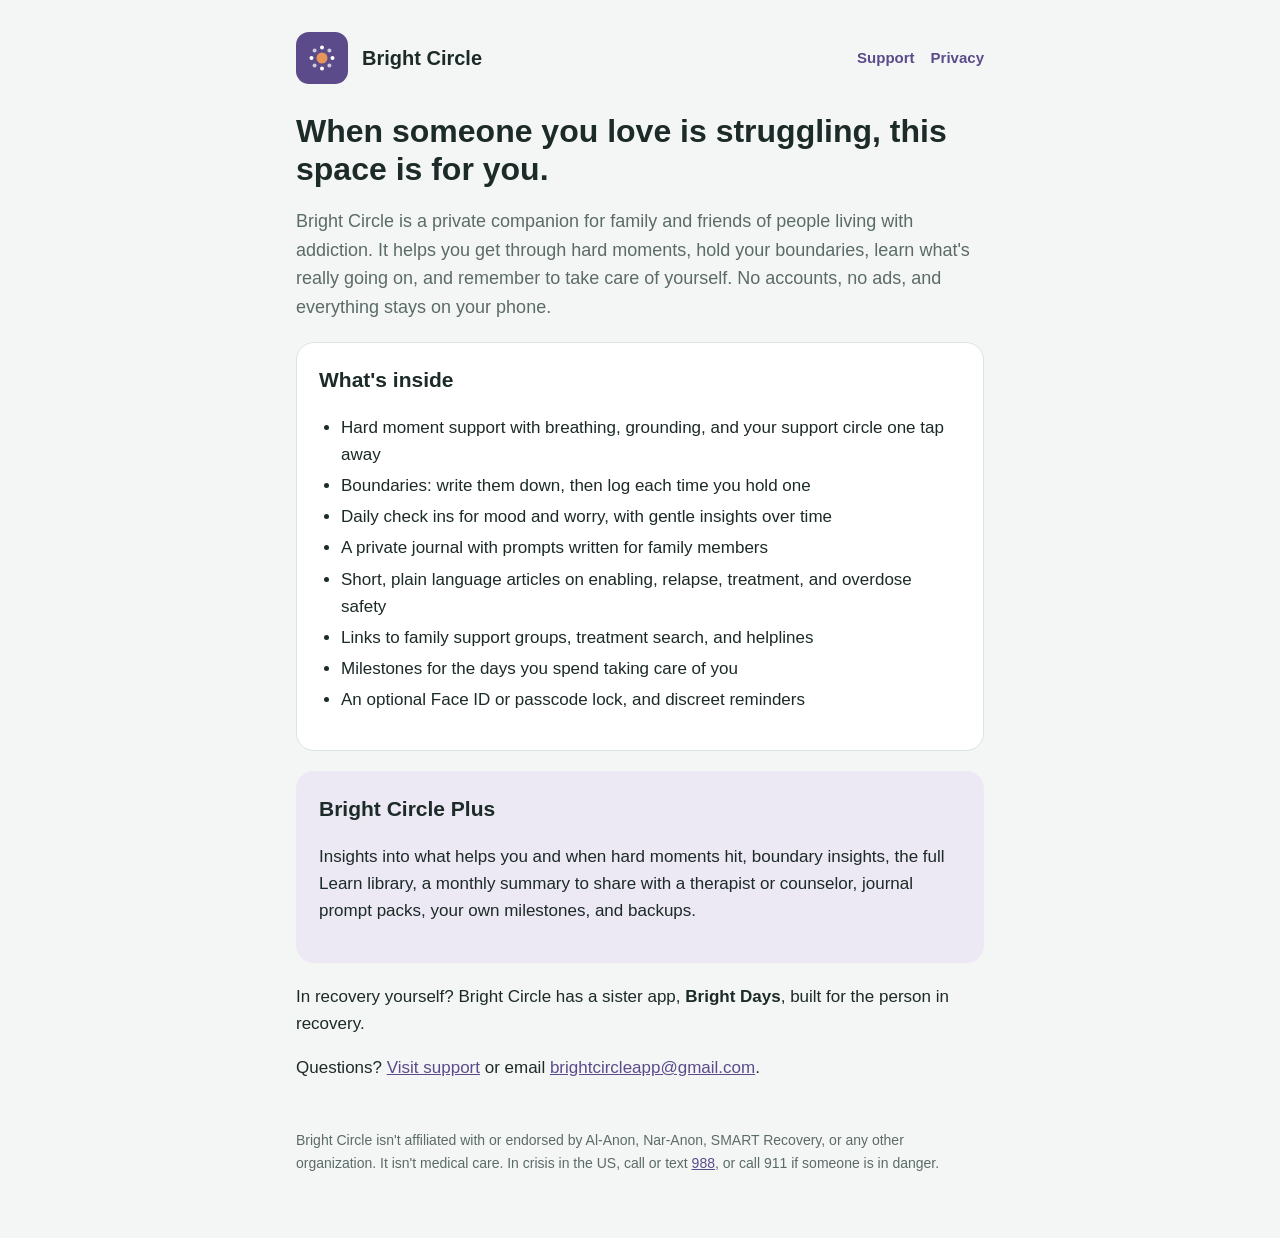
==== index.html @ 32d2dc70 "Bright Circle website: home, privacy policy, and support pages Co-Authored-By: Claude Opus 5.5 <nore" ====
<!doctype html>
<html lang="en">
<head>
<meta charset="utf-8">
<meta name="viewport" content="width=device-width, initial-scale=1">
<title>Bright Circle | Support for families and friends</title>
<meta name="description" content="Bright Circle is a private companion for family and friends of people living with addiction. Everything stays on your phone.">
<link rel="stylesheet" href="style.css">
</head>
<body>
<div class="wrap">
  <header>
    <a href="index.html">
      <span class="logo"><svg width="34" height="34" viewBox="0 0 34 34" aria-hidden="true"><circle cx="17" cy="17" r="5.5" fill="#E8955A"/><g fill="#fff"><circle cx="17" cy="6.5" r="2"/><circle cx="17" cy="27.5" r="2"/><circle cx="6.5" cy="17" r="2"/><circle cx="27.5" cy="17" r="2"/></g><g fill="#fff" opacity=".7"><circle cx="9.6" cy="9.6" r="2"/><circle cx="24.4" cy="9.6" r="2"/><circle cx="9.6" cy="24.4" r="2"/><circle cx="24.4" cy="24.4" r="2"/></g></svg></span>
      <span class="brand">Bright Circle</span>
    </a>
    <nav><a href="support.html">Support</a><a href="privacy.html">Privacy</a></nav>
  </header>

  <h1>When someone you love is struggling, this space is for you.</h1>
  <p class="lede">Bright Circle is a private companion for family and friends of people living with addiction. It helps you get through hard moments, hold your boundaries, learn what's really going on, and remember to take care of yourself. No accounts, no ads, and everything stays on your phone.</p>

  <div class="card">
    <h2>What's inside</h2>
    <ul>
      <li>Hard moment support with breathing, grounding, and your support circle one tap away</li>
      <li>Boundaries: write them down, then log each time you hold one</li>
      <li>Daily check ins for mood and worry, with gentle insights over time</li>
      <li>A private journal with prompts written for family members</li>
      <li>Short, plain language articles on enabling, relapse, treatment, and overdose safety</li>
      <li>Links to family support groups, treatment search, and helplines</li>
      <li>Milestones for the days you spend taking care of you</li>
      <li>An optional Face ID or passcode lock, and discreet reminders</li>
    </ul>
  </div>

  <div class="card soft">
    <h2>Bright Circle Plus</h2>
    <p>Insights into what helps you and when hard moments hit, boundary insights, the full Learn library, a monthly summary to share with a therapist or counselor, journal prompt packs, your own milestones, and backups.</p>
  </div>

  <p>In recovery yourself? Bright Circle has a sister app, <strong>Bright Days</strong>, built for the person in recovery.</p>

  <p>Questions? <a href="support.html">Visit support</a> or email <a href="mailto:brightcircleapp@gmail.com">brightcircleapp@gmail.com</a>.</p>

  <footer>Bright Circle isn't affiliated with or endorsed by Al-Anon, Nar-Anon, SMART Recovery, or any other organization. It isn't medical care. In crisis in the US, call or text <a href="tel:988">988</a>, or call 911 if someone is in danger.</footer>
</div>
</body>
</html>
---- style.css ----
:root {
  --teal: #5B4B8A;
  --teal-soft: #ECE9F4;
  --apricot: #E8955A;
  --ink: #1C2A28;
  --muted: #5B6B68;
  --ground: #F4F6F5;
  --card: #FFFFFF;
  --border: #DCE3E1;
}
* { box-sizing: border-box; }
html { -webkit-text-size-adjust: 100%; }
body {
  margin: 0;
  background: var(--ground);
  color: var(--ink);
  font: 17px/1.6 -apple-system, BlinkMacSystemFont, "Segoe UI", Roboto, Helvetica, Arial, sans-serif;
}
.wrap { max-width: 720px; margin: 0 auto; padding: 32px 16px 64px; }
header { display: flex; align-items: center; gap: 14px; margin-bottom: 28px; }
header a { display: flex; align-items: center; gap: 14px; color: inherit; text-decoration: none; }
.logo { width: 52px; height: 52px; border-radius: 13px; background: var(--teal); display: grid; place-items: center; flex: none; }
.brand { font-weight: 800; font-size: 20px; }
nav { margin-left: auto; display: flex; gap: 16px; font-size: 15px; }
nav a { color: var(--teal); font-weight: 700; text-decoration: none; }
h1 { font-size: 32px; line-height: 1.2; margin: 0 0 8px; }
h2 { font-size: 21px; margin: 36px 0 8px; }
h3 { font-size: 17px; margin: 22px 0 4px; }
p, li { color: var(--ink); }
.lede { color: var(--muted); font-size: 18px; }
.updated { color: var(--muted); font-size: 14px; }
a { color: var(--teal); }
.card { background: var(--card); border: 1px solid var(--border); border-radius: 18px; padding: 20px 22px; margin: 20px 0; }
.card.soft { background: var(--teal-soft); border-color: transparent; }
.card.crisis { background: #FBEFE6; border-color: transparent; }
.card h2, .card h3 { margin-top: 0; }
ul { padding-left: 22px; }
li { margin: 4px 0; }
table { width: 100%; border-collapse: collapse; font-size: 15px; }
th, td { text-align: left; vertical-align: top; padding: 10px 8px; border-top: 1px solid var(--border); }
th { color: var(--muted); font-weight: 700; font-size: 13px; text-transform: uppercase; letter-spacing: .04em; border-top: 0; }
.button { display: inline-block; background: var(--teal); color: #fff; font-weight: 700; text-decoration: none; padding: 12px 22px; border-radius: 14px; }
footer { margin-top: 48px; color: var(--muted); font-size: 14px; }
@media (max-width: 520px) {
  header { flex-wrap: wrap; }
  nav { margin-left: 0; width: 100%; }
  h1 { font-size: 27px; }
  table, thead, tbody, tr, th, td { display: block; }
  thead { display: none; }
  td { border-top: 0; padding: 2px 0; }
  tr { border-top: 1px solid var(--border); padding: 10px 0; }
  td:first-child { font-weight: 700; }
}
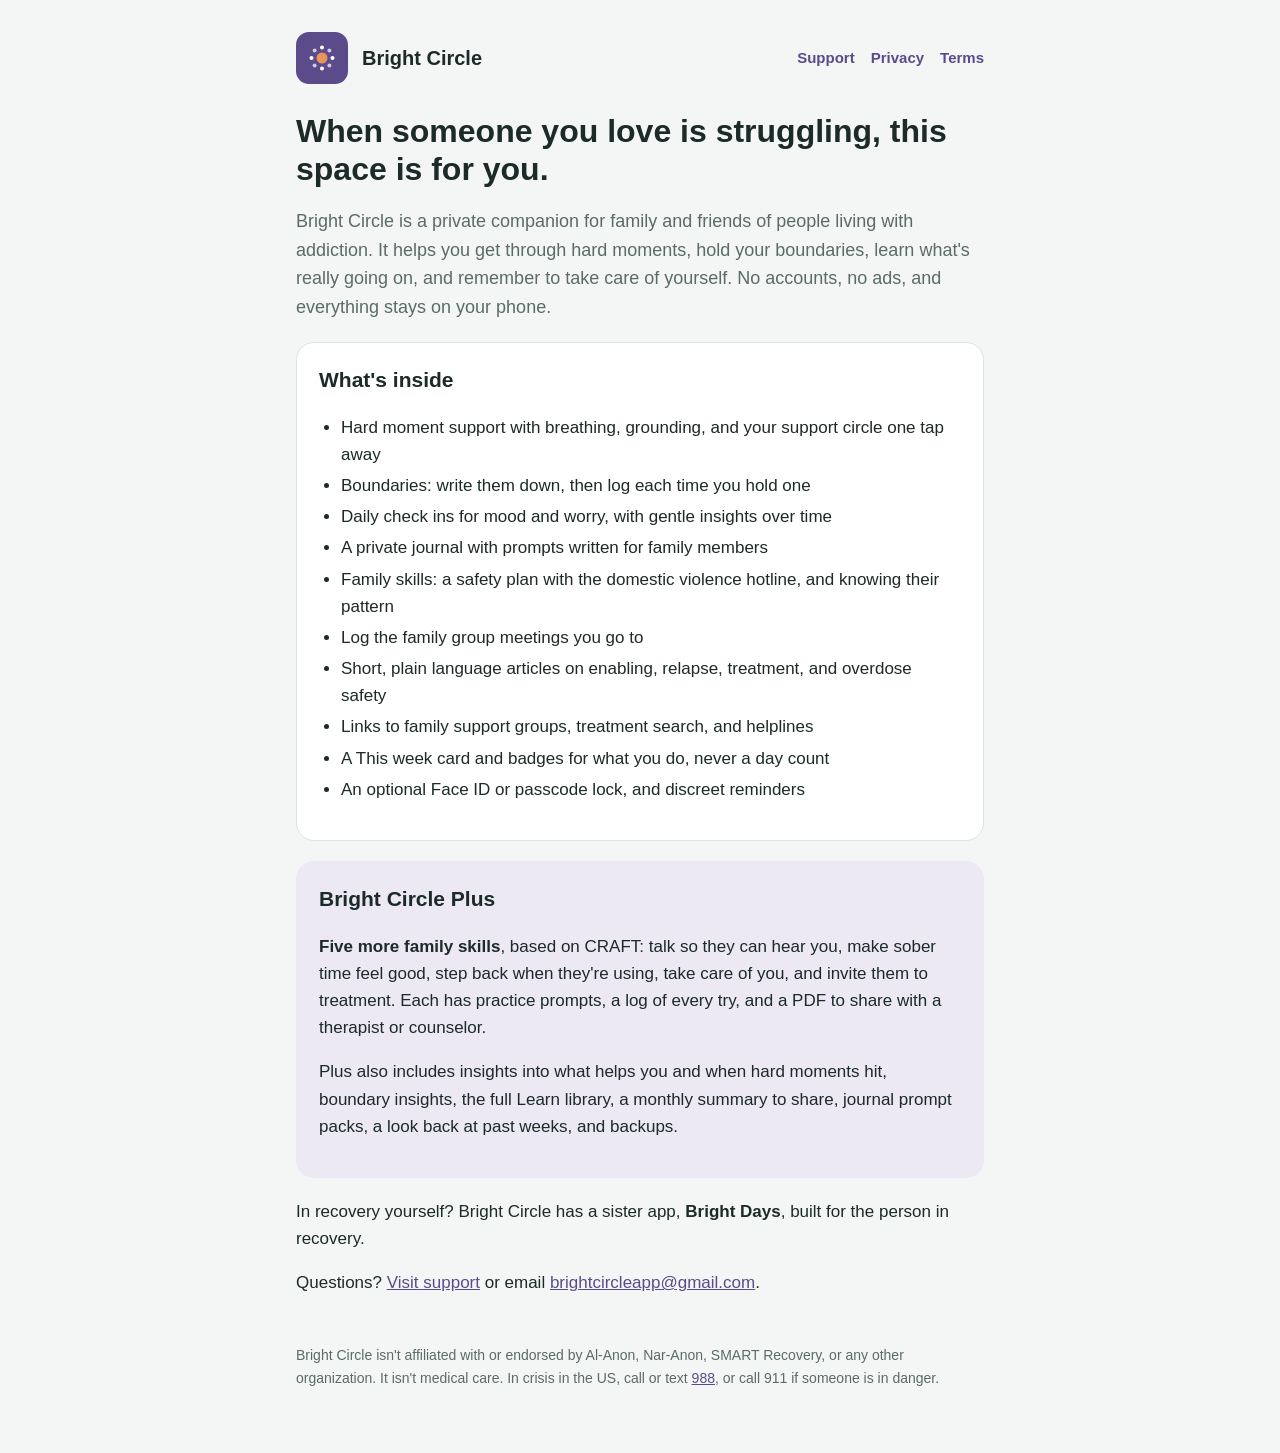
==== commit 9cd71dba: "Add Terms of Use and update the site for Bright Circle's current features - New terms.html (plain la" ====
--- a/index.html
+++ b/index.html
@@ -14,7 +14,7 @@
       <span class="logo"><svg width="34" height="34" viewBox="0 0 34 34" aria-hidden="true"><circle cx="17" cy="17" r="5.5" fill="#E8955A"/><g fill="#fff"><circle cx="17" cy="6.5" r="2"/><circle cx="17" cy="27.5" r="2"/><circle cx="6.5" cy="17" r="2"/><circle cx="27.5" cy="17" r="2"/></g><g fill="#fff" opacity=".7"><circle cx="9.6" cy="9.6" r="2"/><circle cx="24.4" cy="9.6" r="2"/><circle cx="9.6" cy="24.4" r="2"/><circle cx="24.4" cy="24.4" r="2"/></g></svg></span>
       <span class="brand">Bright Circle</span>
     </a>
-    <nav><a href="support.html">Support</a><a href="privacy.html">Privacy</a></nav>
+    <nav><a href="support.html">Support</a><a href="privacy.html">Privacy</a><a href="terms.html">Terms</a></nav>
   </header>
 
   <h1>When someone you love is struggling, this space is for you.</h1>
@@ -27,16 +27,19 @@
       <li>Boundaries: write them down, then log each time you hold one</li>
       <li>Daily check ins for mood and worry, with gentle insights over time</li>
       <li>A private journal with prompts written for family members</li>
+      <li>Family skills: a safety plan with the domestic violence hotline, and knowing their pattern</li>
+      <li>Log the family group meetings you go to</li>
       <li>Short, plain language articles on enabling, relapse, treatment, and overdose safety</li>
       <li>Links to family support groups, treatment search, and helplines</li>
-      <li>Milestones for the days you spend taking care of you</li>
+      <li>A This week card and badges for what you do, never a day count</li>
       <li>An optional Face ID or passcode lock, and discreet reminders</li>
     </ul>
   </div>
 
   <div class="card soft">
     <h2>Bright Circle Plus</h2>
-    <p>Insights into what helps you and when hard moments hit, boundary insights, the full Learn library, a monthly summary to share with a therapist or counselor, journal prompt packs, your own milestones, and backups.</p>
+    <p><strong>Five more family skills</strong>, based on CRAFT: talk so they can hear you, make sober time feel good, step back when they're using, take care of you, and invite them to treatment. Each has practice prompts, a log of every try, and a PDF to share with a therapist or counselor.</p>
+    <p>Plus also includes insights into what helps you and when hard moments hit, boundary insights, the full Learn library, a monthly summary to share, journal prompt packs, a look back at past weeks, and backups.</p>
   </div>
 
   <p>In recovery yourself? Bright Circle has a sister app, <strong>Bright Days</strong>, built for the person in recovery.</p>
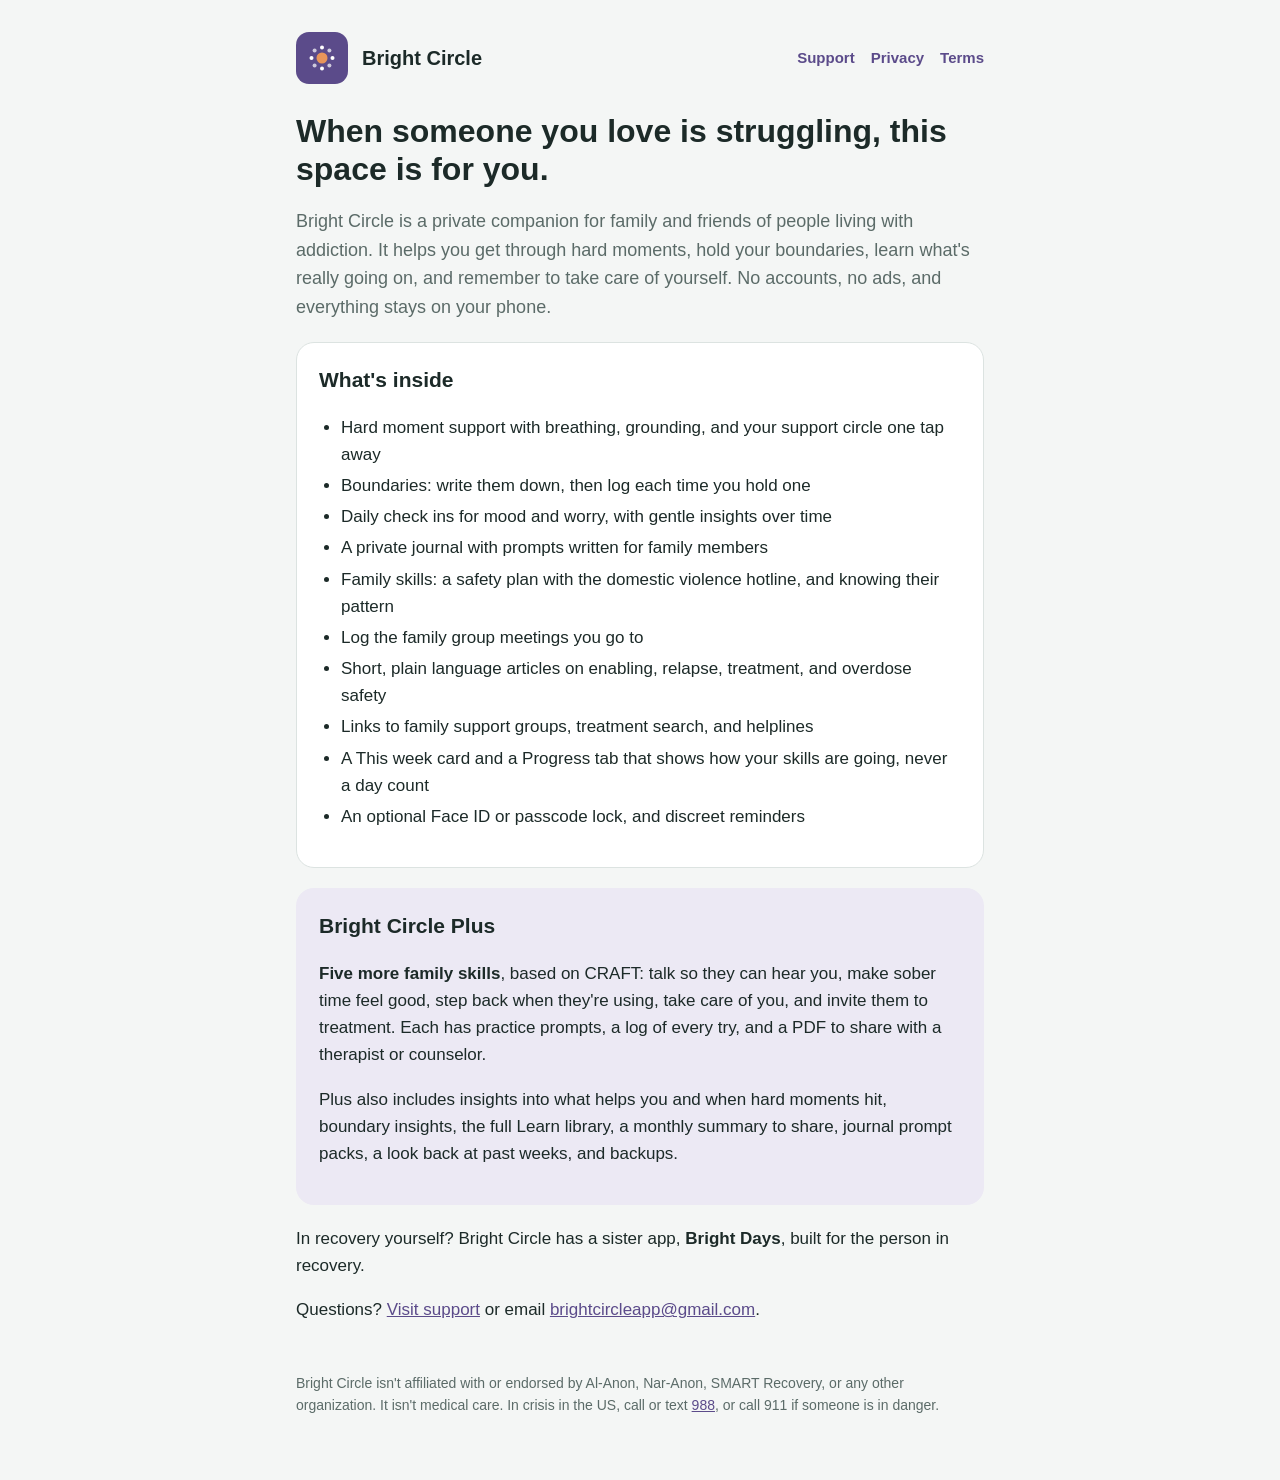
==== commit 44242c7e: "Remove badges from the site and privacy policy Home and support pages describe the new Progress tab " ====
--- a/index.html
+++ b/index.html
@@ -31,7 +31,7 @@
       <li>Log the family group meetings you go to</li>
       <li>Short, plain language articles on enabling, relapse, treatment, and overdose safety</li>
       <li>Links to family support groups, treatment search, and helplines</li>
-      <li>A This week card and badges for what you do, never a day count</li>
+      <li>A This week card and a Progress tab that shows how your skills are going, never a day count</li>
       <li>An optional Face ID or passcode lock, and discreet reminders</li>
     </ul>
   </div>
